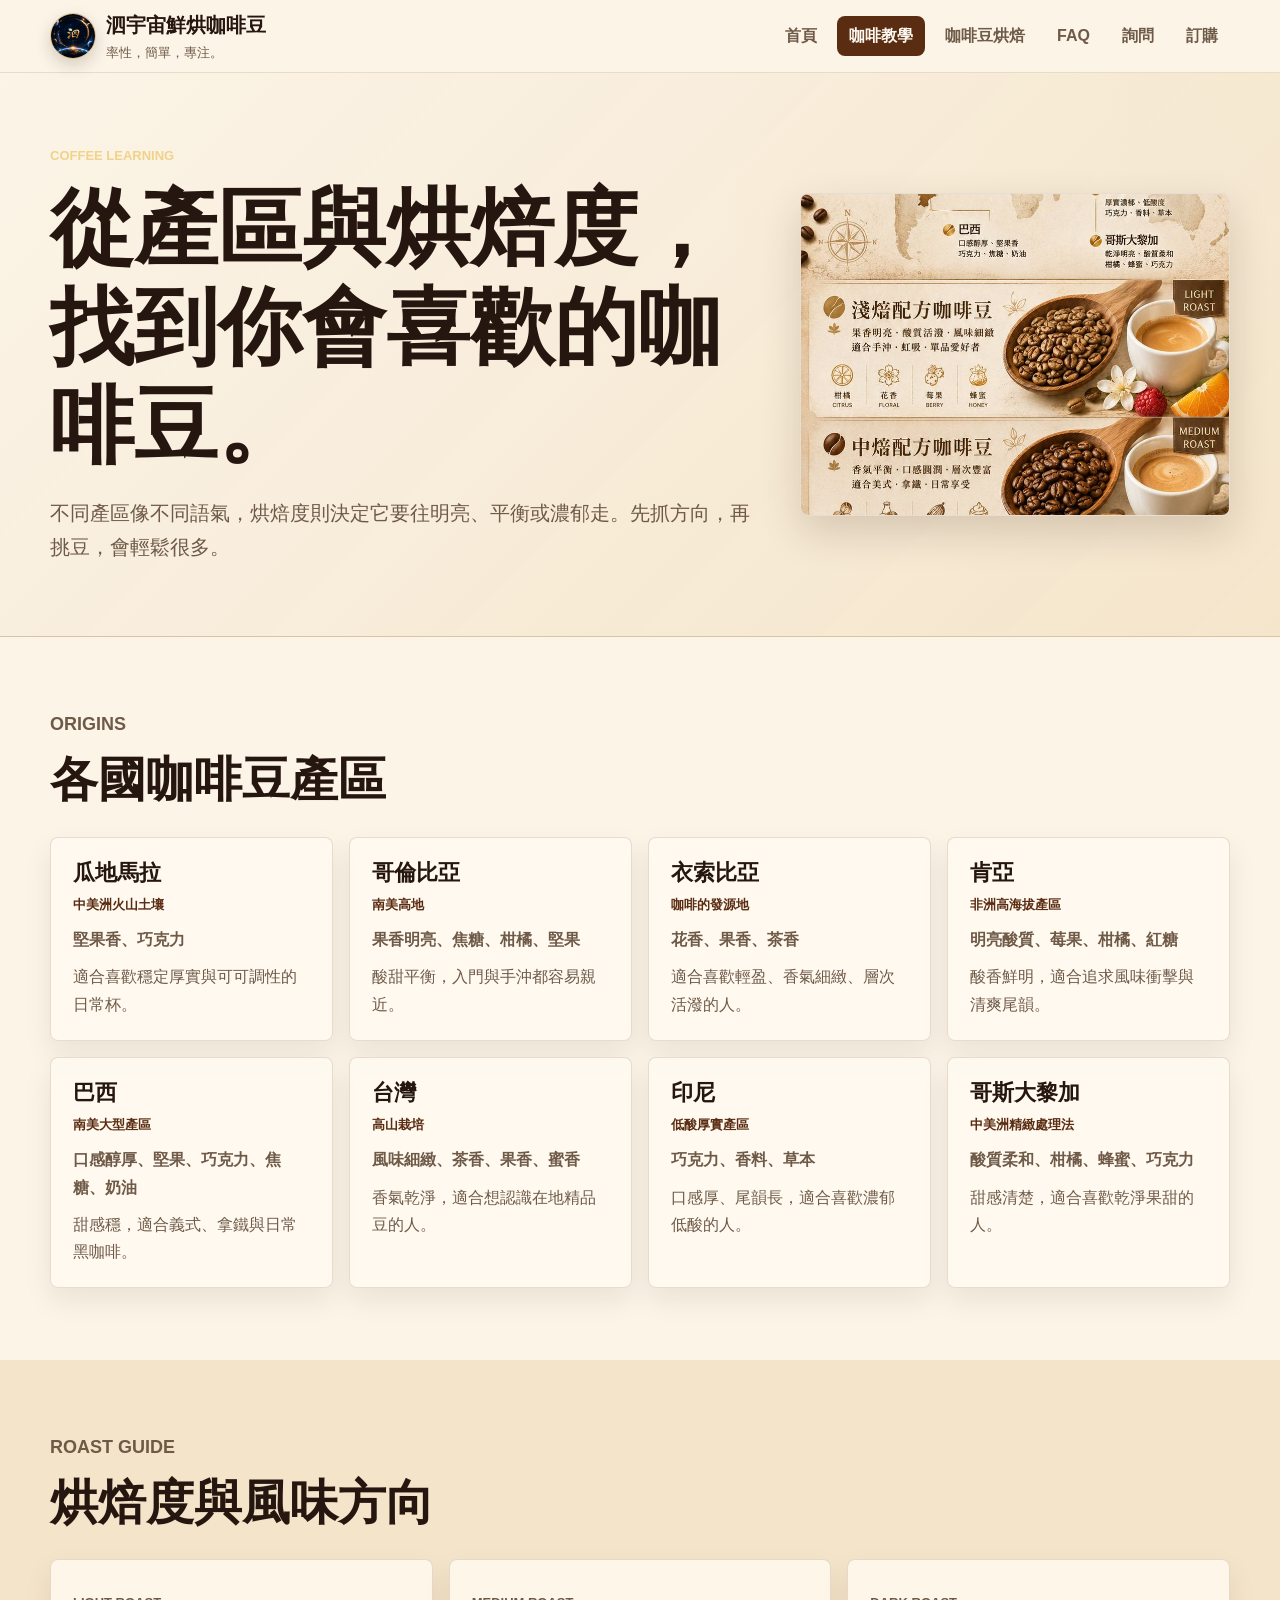
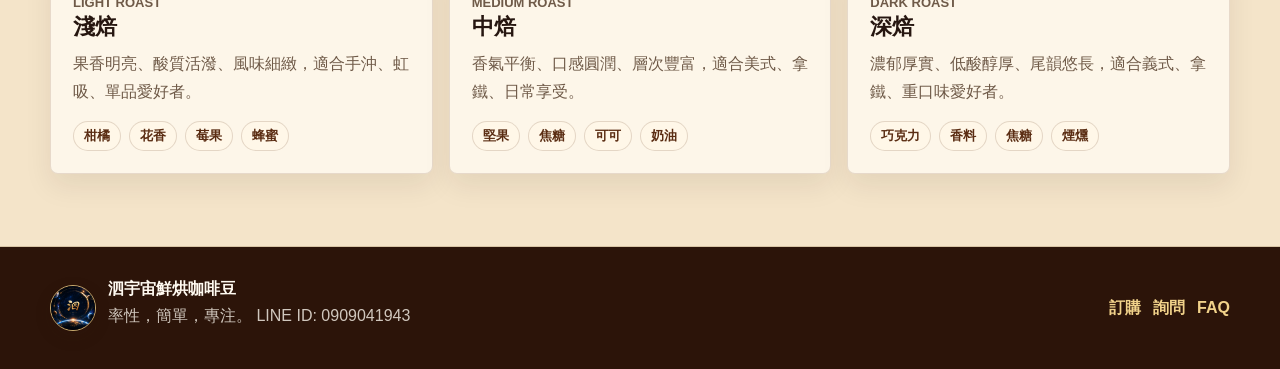
==== coffee.html @ 51070305 "Add files via upload" ====
<!doctype html>
<html lang="zh-Hant">
  <head>
    <meta charset="utf-8">
    <meta name="viewport" content="width=device-width, initial-scale=1">
    <title>咖啡教學 | 泗宇宙鮮烘咖啡豆</title>
    <meta name="description" content="認識咖啡豆產區、烘焙度與風味方向。">
    <meta name="keywords" content="咖啡教學, 咖啡豆產區, 淺焙, 中焙, 深焙, 咖啡風味">
    <meta name="author" content="泗宇宙鮮烘咖啡豆">
    <meta name="theme-color" content="#f4e4c9">
    <link rel="canonical" href="./coffee.html">
    <meta property="og:locale" content="zh_TW">
    <meta property="og:type" content="article">
    <meta property="og:site_name" content="泗宇宙鮮烘咖啡豆">
    <meta property="og:title" content="咖啡教學 | 泗宇宙鮮烘咖啡豆">
    <meta property="og:description" content="用產區、烘焙度與風味方向，快速找到適合自己的咖啡豆。">
    <meta property="og:url" content="./coffee.html">
    <meta property="og:image" content="assets/images/social/og-siyu-coffee.png">
    <meta name="twitter:card" content="summary_large_image">
    <meta name="twitter:title" content="咖啡教學 | 泗宇宙鮮烘咖啡豆">
    <meta name="twitter:description" content="認識咖啡豆產區、烘焙度與風味方向。">
    <meta name="twitter:image" content="assets/images/social/og-siyu-coffee.png">
    <link rel="icon" href="assets/images/logo/siyu-logo.jpg">
    <link rel="apple-touch-icon" href="assets/images/logo/siyu-logo.jpg">
    <link rel="stylesheet" href="assets/css/styles.css">
  </head>
  <body data-page="education">
    <header class="site-header" id="site-header"></header>
    <main id="app" class="site-main"></main>
    <footer class="site-footer" id="site-footer"></footer>
    <script src="https://code.jquery.com/jquery-3.7.1.min.js"></script>
    <script src="assets/js/form-config.js"></script>
    <script src="assets/js/app.js"></script>
  </body>
</html>
---- assets/css/styles.css ----
:root {
  --ink: #261610;
  --muted: #6f5a48;
  --paper: #fbf4e7;
  --paper-strong: #f4e4c9;
  --coffee: #5a2c12;
  --coffee-dark: #2c1409;
  --gold: #d7a64f;
  --gold-soft: #f1d28a;
  --space: #07101f;
  --space-2: #102746;
  --leaf: #4f6f3a;
  --line: #d8c4a4;
  --white: #fffaf1;
  --danger: #9b2e1f;
  --success: #476d3b;
  --shadow: 0 16px 40px rgba(44, 20, 9, 0.16);
  --radius: 8px;
}

* {
  box-sizing: border-box;
}

html {
  scroll-behavior: smooth;
}

body {
  margin: 0;
  color: var(--ink);
  background: var(--paper);
  font-family: "Noto Sans TC", "Microsoft JhengHei", Arial, sans-serif;
  line-height: 1.7;
}

img {
  display: block;
  max-width: 100%;
}

a {
  color: inherit;
  text-decoration: none;
}

.site-header {
  position: sticky;
  top: 0;
  z-index: 30;
  border-bottom: 1px solid rgba(216, 196, 164, 0.5);
  background: rgba(251, 244, 231, 0.94);
  backdrop-filter: blur(12px);
}

.nav-wrap {
  display: flex;
  align-items: center;
  justify-content: space-between;
  width: min(1180px, calc(100% - 32px));
  min-height: 72px;
  margin: 0 auto;
  gap: 24px;
}

.brand-link {
  display: inline-grid;
  grid-template-columns: 46px minmax(0, 1fr);
  align-items: center;
  gap: 10px;
  min-width: 220px;
}

.brand-logo,
.footer-logo {
  width: 46px;
  height: 46px;
  border: 1px solid rgba(215, 166, 79, 0.65);
  border-radius: 50%;
  object-fit: cover;
  box-shadow: 0 6px 16px rgba(44, 20, 9, 0.18);
}

.brand-copy {
  display: grid;
  gap: 0;
  min-width: 0;
}

.brand-copy strong {
  font-size: 20px;
  letter-spacing: 0;
}

.brand-copy span {
  color: var(--muted);
  font-size: 13px;
}

.nav-toggle {
  display: none;
  width: 44px;
  height: 44px;
  border: 1px solid var(--line);
  border-radius: var(--radius);
  background: var(--white);
  color: var(--coffee);
  font-size: 24px;
  cursor: pointer;
}

.nav-list {
  display: flex;
  align-items: center;
  justify-content: flex-end;
  margin: 0;
  padding: 0;
  gap: 8px;
  list-style: none;
}

.nav-list a {
  display: inline-flex;
  align-items: center;
  min-height: 40px;
  padding: 0 12px;
  border-radius: var(--radius);
  color: var(--muted);
  font-weight: 700;
  white-space: nowrap;
}

.nav-list a:hover,
.nav-list a.is-active {
  background: var(--coffee);
  color: var(--white);
}

.site-main {
  min-height: calc(100vh - 220px);
}

.section {
  padding: 72px 0;
}

.section.alt {
  background: var(--paper-strong);
}

.container {
  width: min(1180px, calc(100% - 32px));
  margin: 0 auto;
}

.hero {
  position: relative;
  overflow: hidden;
  background: var(--space);
  color: var(--white);
}

.hero::before {
  content: "";
  position: absolute;
  inset: 0;
  background:
    linear-gradient(90deg, rgba(7, 16, 31, 0.92), rgba(7, 16, 31, 0.62), rgba(7, 16, 31, 0.2)),
    var(--hero-image);
  background-position: center;
  background-size: cover;
  transform: scale(1.02);
}

.hero .container {
  position: relative;
  display: grid;
  align-items: center;
  min-height: 620px;
  padding: 84px 0 64px;
}

.hero-content {
  max-width: 720px;
}

.kicker {
  margin: 0 0 12px;
  color: var(--gold-soft);
  font-size: 13px;
  font-weight: 800;
  letter-spacing: 0;
  text-transform: uppercase;
}

h1,
h2,
h3 {
  margin: 0;
  line-height: 1.18;
}

h1 {
  max-width: 760px;
  font-size: clamp(40px, 7vw, 84px);
}

h2 {
  font-size: clamp(28px, 4vw, 48px);
}

h3 {
  font-size: 22px;
}

.lead {
  max-width: 720px;
  margin: 20px 0 0;
  color: rgba(255, 250, 241, 0.86);
  font-size: 20px;
}

.page-hero {
  background:
    linear-gradient(135deg, rgba(251, 244, 231, 0.96), rgba(244, 228, 201, 0.92)),
    radial-gradient(circle at top right, rgba(215, 166, 79, 0.22), transparent 42%);
  border-bottom: 1px solid var(--line);
}

.page-hero .container {
  display: grid;
  grid-template-columns: minmax(0, 1fr) minmax(280px, 430px);
  align-items: center;
  padding: 72px 0;
  gap: 44px;
}

.simple-hero .container {
  grid-template-columns: 1fr;
}

.page-hero .lead {
  color: var(--muted);
}

.page-hero-image {
  aspect-ratio: 4 / 3;
  overflow: hidden;
  border: 1px solid rgba(90, 44, 18, 0.14);
  border-radius: var(--radius);
  box-shadow: var(--shadow);
  background: var(--white);
}

.page-hero-image img {
  width: 100%;
  height: 100%;
  object-fit: cover;
}

.actions {
  display: flex;
  flex-wrap: wrap;
  margin-top: 32px;
  gap: 12px;
}

.button {
  display: inline-flex;
  align-items: center;
  justify-content: center;
  min-height: 48px;
  padding: 0 18px;
  border: 1px solid transparent;
  border-radius: var(--radius);
  background: var(--coffee);
  color: var(--white);
  font-weight: 800;
  cursor: pointer;
}

.button:hover {
  background: var(--coffee-dark);
}

.button.secondary {
  border-color: rgba(255, 250, 241, 0.42);
  background: rgba(255, 250, 241, 0.08);
}

.button.light {
  border-color: var(--line);
  background: var(--white);
  color: var(--coffee);
}

.section-title {
  display: grid;
  max-width: 760px;
  margin-bottom: 28px;
  gap: 12px;
}

.section-title p {
  margin: 0;
  color: var(--muted);
  font-size: 18px;
}

.story-grid,
.line-grid,
.two-col {
  display: grid;
  grid-template-columns: minmax(0, 1.1fr) minmax(280px, 0.9fr);
  gap: 36px;
}

.prose {
  color: var(--muted);
  font-size: 18px;
}

.prose p {
  margin: 0 0 18px;
}

.card-grid {
  display: grid;
  grid-template-columns: repeat(3, minmax(0, 1fr));
  gap: 16px;
}

.card,
.form-panel,
.qr-panel {
  border: 1px solid rgba(90, 44, 18, 0.14);
  border-radius: var(--radius);
  background: rgba(255, 250, 241, 0.82);
  box-shadow: 0 12px 28px rgba(44, 20, 9, 0.08);
}

.card {
  padding: 22px;
}

.card p {
  margin: 10px 0 0;
  color: var(--muted);
}

.tag-row {
  display: flex;
  flex-wrap: wrap;
  margin-top: 16px;
  gap: 8px;
}

.tag {
  display: inline-flex;
  align-items: center;
  min-height: 30px;
  padding: 0 10px;
  border: 1px solid rgba(90, 44, 18, 0.16);
  border-radius: 999px;
  background: #fff7e8;
  color: var(--coffee);
  font-size: 13px;
  font-weight: 800;
}

.origin-grid {
  display: grid;
  grid-template-columns: repeat(4, minmax(0, 1fr));
  gap: 16px;
}

.origin-card h3 {
  display: flex;
  align-items: center;
  justify-content: space-between;
  gap: 12px;
}

.origin-card small {
  display: block;
  margin-top: 8px;
  color: var(--coffee);
  font-weight: 800;
}

.steps-grid {
  display: grid;
  grid-template-columns: repeat(5, minmax(0, 1fr));
  gap: 14px;
}

.step-card {
  display: grid;
  align-content: start;
}

.step-image,
.faq-image {
  overflow: hidden;
  margin: 0 0 16px;
  border: 1px solid rgba(90, 44, 18, 0.12);
  border-radius: var(--radius);
  background: var(--white);
}

.step-image {
  aspect-ratio: 4 / 3;
}

.step-image img,
.faq-image img {
  width: 100%;
  height: 100%;
  object-fit: cover;
}

.step-number {
  display: inline-flex;
  align-items: center;
  justify-content: center;
  width: 44px;
  height: 44px;
  margin-bottom: 14px;
  border-radius: 50%;
  background: var(--coffee);
  color: var(--white);
  font-weight: 900;
}

.focus {
  margin-top: 14px;
  padding-top: 12px;
  border-top: 1px solid var(--line);
  color: var(--coffee);
  font-size: 14px;
  font-weight: 800;
}

.faq-list {
  display: grid;
  gap: 12px;
}

.faq-card-grid {
  display: grid;
  grid-template-columns: repeat(2, minmax(0, 1fr));
  gap: 16px;
}

.faq-card {
  display: grid;
  grid-template-columns: 190px minmax(0, 1fr);
  gap: 18px;
  min-height: 156px;
  padding: 22px;
  border: 1px solid rgba(90, 44, 18, 0.16);
  border-radius: var(--radius);
  background:
    linear-gradient(135deg, rgba(255, 250, 241, 0.96), rgba(244, 228, 201, 0.72));
  box-shadow: 0 12px 28px rgba(44, 20, 9, 0.08);
}

.faq-image {
  align-self: stretch;
  min-height: 164px;
  margin: 0;
}

.faq-copy {
  display: grid;
  grid-template-columns: 72px minmax(0, 1fr);
  gap: 18px;
  align-items: start;
}

.faq-badge {
  display: inline-flex;
  align-items: center;
  justify-content: center;
  width: 64px;
  height: 64px;
  border-radius: 50%;
  background: var(--coffee);
  color: var(--white);
  font-size: 20px;
  font-weight: 900;
}

.faq-card h3 {
  font-size: 21px;
}

.faq-card p {
  margin: 10px 0 0;
  color: var(--muted);
}

.faq-item {
  border: 1px solid rgba(90, 44, 18, 0.16);
  border-radius: var(--radius);
  background: var(--white);
}

.faq-question {
  width: 100%;
  min-height: 58px;
  padding: 14px 18px;
  border: 0;
  background: transparent;
  color: var(--ink);
  font: inherit;
  font-weight: 900;
  text-align: left;
  cursor: pointer;
}

.faq-answer {
  display: none;
  padding: 0 18px 18px;
  color: var(--muted);
}

.faq-item.is-open .faq-answer {
  display: block;
}

.qr-panel {
  display: grid;
  align-content: start;
  padding: 18px;
  gap: 14px;
}

.qr-link {
  display: grid;
  gap: 14px;
  text-align: center;
}

.qr-link img {
  width: min(100%, 320px);
  margin: 0 auto;
  border-radius: var(--radius);
}

.qr-link span {
  color: var(--muted);
  font-weight: 900;
}

.qr-link:hover span {
  color: var(--coffee);
}

.qr-panel p {
  margin: 0;
  color: var(--muted);
  text-align: center;
}

.line-id {
  display: inline-flex;
  align-items: center;
  justify-content: center;
  padding: 8px 12px;
  border-radius: var(--radius);
  background: var(--leaf);
  color: var(--white);
  font-weight: 900;
}

.qr-button {
  width: min(100%, 320px);
  margin: 0 auto;
}

.menu-grid {
  display: grid;
  grid-template-columns: repeat(4, minmax(0, 1fr));
  gap: 16px;
}

.bean-meta {
  margin-top: 12px;
  color: var(--coffee);
  font-weight: 900;
}

.note-list {
  display: grid;
  margin: 0;
  padding: 0;
  gap: 10px;
  list-style: none;
}

.note-list li {
  padding: 14px 16px;
  border-left: 4px solid var(--gold);
  border-radius: var(--radius);
  background: var(--white);
  color: var(--muted);
}

.form-panel {
  padding: 24px;
}

.form-grid {
  display: grid;
  grid-template-columns: repeat(2, minmax(0, 1fr));
  gap: 16px;
}

.field.full {
  grid-column: 1 / -1;
}

label {
  display: grid;
  gap: 6px;
  color: var(--coffee);
  font-weight: 900;
}

input,
select,
textarea {
  width: 100%;
  min-height: 46px;
  padding: 10px 12px;
  border: 1px solid var(--line);
  border-radius: var(--radius);
  background: var(--white);
  color: var(--ink);
  font: inherit;
}

textarea {
  min-height: 132px;
  resize: vertical;
}

.form-status {
  min-height: 28px;
  margin-top: 14px;
  color: var(--muted);
  font-weight: 800;
}

.form-status.success {
  color: var(--success);
}

.form-status.error {
  color: var(--danger);
}

.site-footer {
  border-top: 1px solid var(--line);
  background: var(--coffee-dark);
  color: var(--white);
}

.footer-wrap {
  display: grid;
  grid-template-columns: minmax(0, 1fr) auto;
  align-items: center;
  width: min(1180px, calc(100% - 32px));
  margin: 0 auto;
  padding: 28px 0;
  gap: 20px;
}

.footer-wrap p {
  margin: 0;
  color: rgba(255, 250, 241, 0.78);
}

.footer-wrap > div:first-child {
  display: grid;
  grid-template-columns: 46px minmax(0, 1fr);
  align-items: center;
  gap: 12px;
}

.footer-logo {
  grid-row: span 2;
  border-color: rgba(241, 210, 138, 0.8);
}

.mini-links {
  display: flex;
  flex-wrap: wrap;
  gap: 12px;
}

.mini-links a {
  color: var(--gold-soft);
  font-weight: 800;
}

.thanks-panel {
  display: grid;
  min-height: 58vh;
  place-items: center;
  text-align: center;
}

.thanks-panel .card {
  max-width: 620px;
}

.thanks-panel h1 {
  font-size: clamp(30px, 5vw, 48px);
}

@media (max-width: 980px) {
  .page-hero .container,
  .story-grid,
  .line-grid,
  .two-col {
    grid-template-columns: 1fr;
  }

  .origin-grid,
  .menu-grid {
    grid-template-columns: repeat(2, minmax(0, 1fr));
  }

  .steps-grid {
    grid-template-columns: repeat(2, minmax(0, 1fr));
  }

  .card-grid {
    grid-template-columns: 1fr;
  }

  .faq-card-grid {
    grid-template-columns: 1fr;
  }
}

@media (max-width: 760px) {
  .nav-wrap {
    min-height: 64px;
  }

  .brand-link {
    grid-template-columns: 40px minmax(0, 1fr);
    min-width: 0;
  }

  .brand-logo {
    width: 40px;
    height: 40px;
  }

  .brand-copy strong {
    font-size: 17px;
  }

  .brand-copy span {
    font-size: 12px;
  }

  .nav-toggle {
    display: inline-flex;
    align-items: center;
    justify-content: center;
  }

  .nav-list {
    position: absolute;
    top: 64px;
    right: 16px;
    left: 16px;
    display: none;
    padding: 10px;
    border: 1px solid var(--line);
    border-radius: var(--radius);
    background: var(--white);
    box-shadow: var(--shadow);
  }

  .nav-list.is-open {
    display: grid;
  }

  .nav-list a {
    justify-content: center;
  }

  .hero .container {
    min-height: 560px;
  }

  .lead {
    font-size: 18px;
  }

  .section {
    padding: 52px 0;
  }

  .origin-grid,
  .menu-grid,
  .steps-grid,
  .form-grid {
    grid-template-columns: 1fr;
  }

  .faq-card {
    grid-template-columns: 1fr;
  }

  .faq-copy {
    grid-template-columns: 1fr;
  }

  .footer-wrap {
    grid-template-columns: 1fr;
  }
}
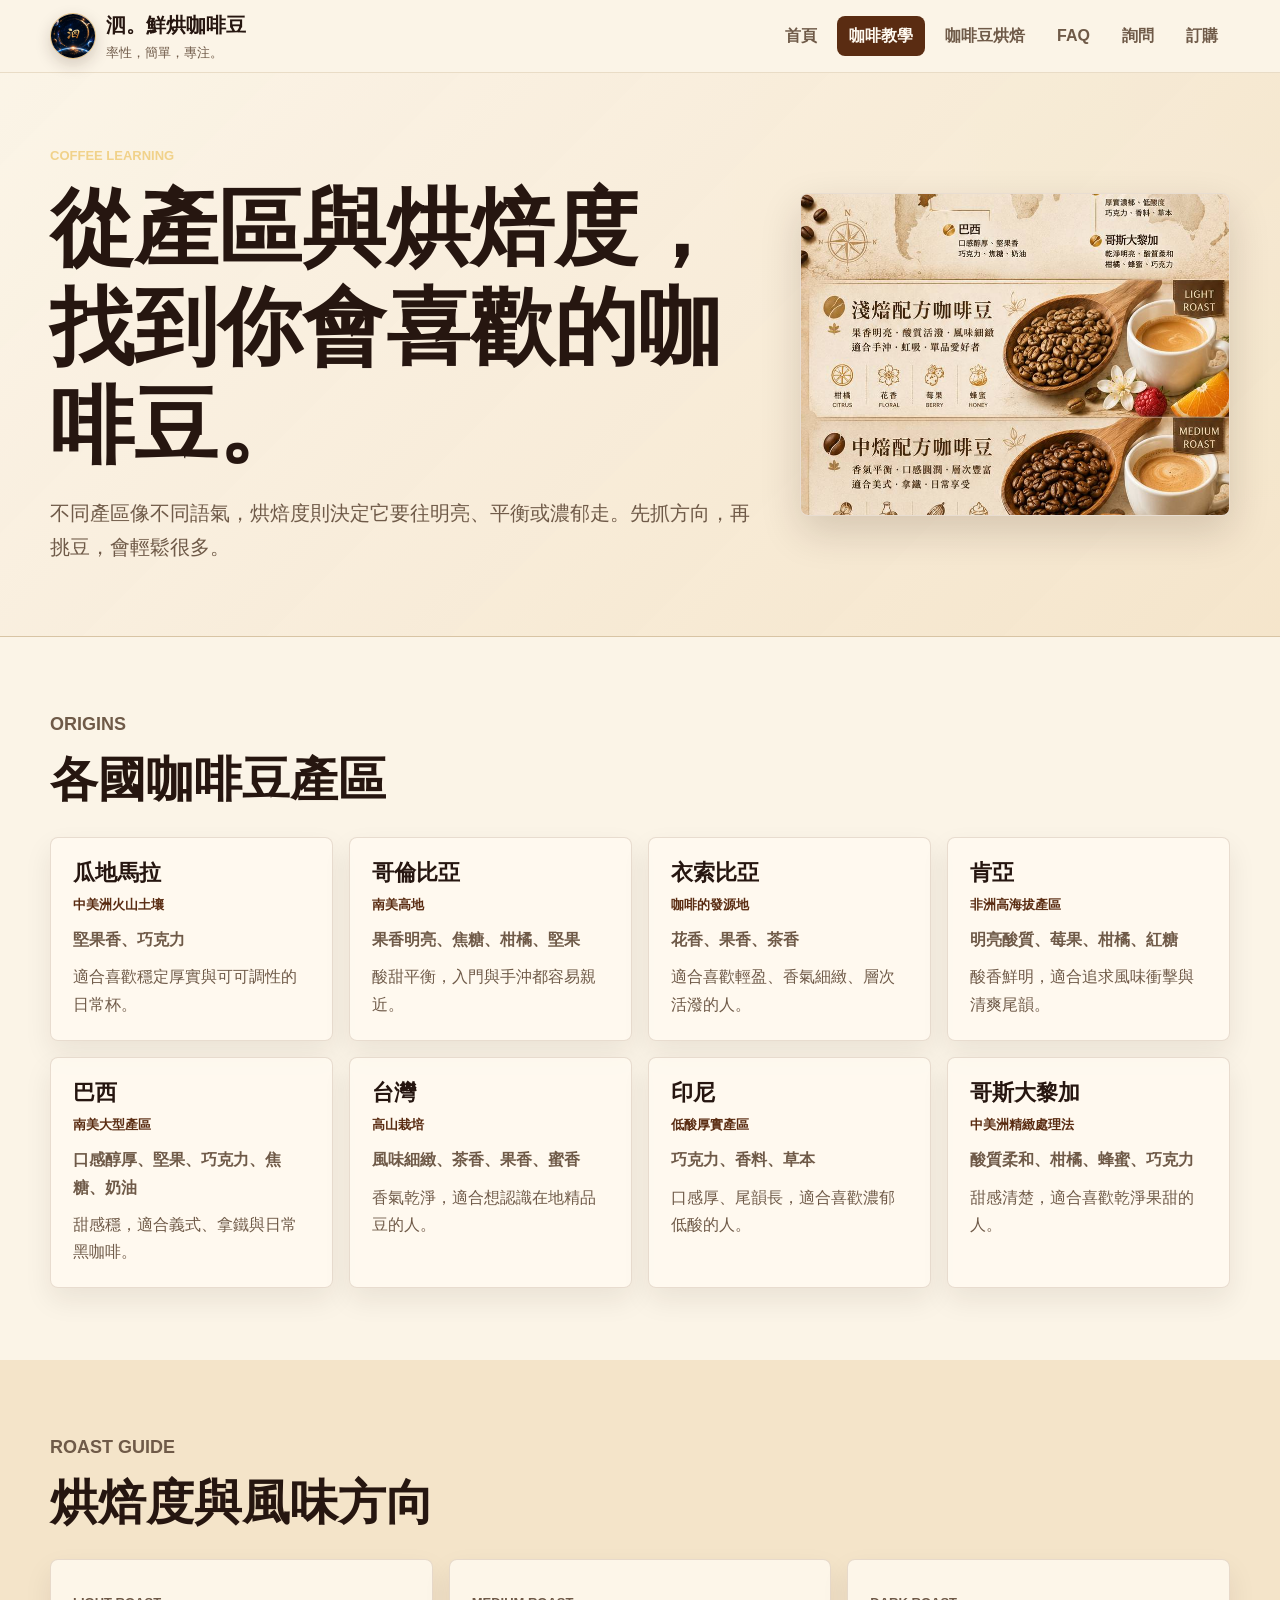
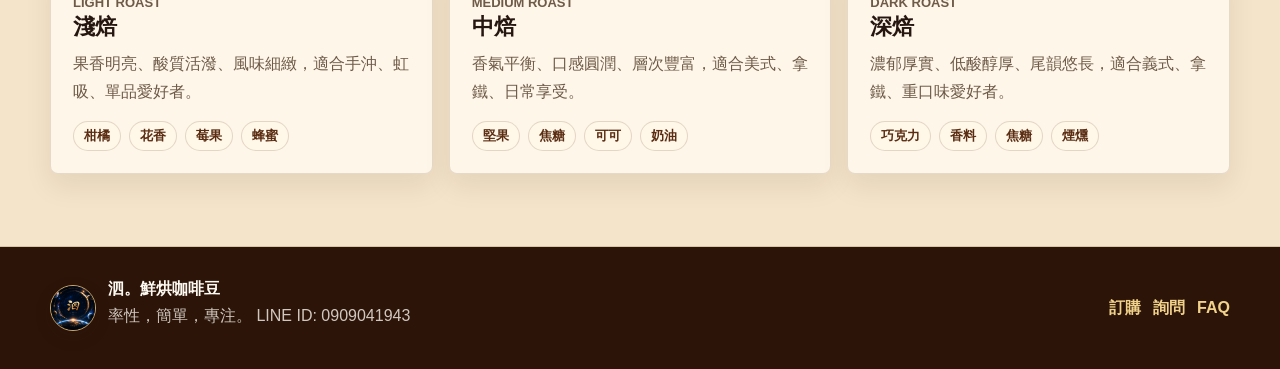
==== commit 95d1ecca: "Add files via upload" ====
--- a/coffee.html
+++ b/coffee.html
@@ -1,35 +1,35 @@
-<!doctype html>
-<html lang="zh-Hant">
-  <head>
-    <meta charset="utf-8">
-    <meta name="viewport" content="width=device-width, initial-scale=1">
-    <title>咖啡教學 | 泗宇宙鮮烘咖啡豆</title>
-    <meta name="description" content="認識咖啡豆產區、烘焙度與風味方向。">
-    <meta name="keywords" content="咖啡教學, 咖啡豆產區, 淺焙, 中焙, 深焙, 咖啡風味">
-    <meta name="author" content="泗宇宙鮮烘咖啡豆">
-    <meta name="theme-color" content="#f4e4c9">
-    <link rel="canonical" href="./coffee.html">
-    <meta property="og:locale" content="zh_TW">
-    <meta property="og:type" content="article">
-    <meta property="og:site_name" content="泗宇宙鮮烘咖啡豆">
-    <meta property="og:title" content="咖啡教學 | 泗宇宙鮮烘咖啡豆">
-    <meta property="og:description" content="用產區、烘焙度與風味方向，快速找到適合自己的咖啡豆。">
-    <meta property="og:url" content="./coffee.html">
-    <meta property="og:image" content="assets/images/social/og-siyu-coffee.png">
-    <meta name="twitter:card" content="summary_large_image">
-    <meta name="twitter:title" content="咖啡教學 | 泗宇宙鮮烘咖啡豆">
-    <meta name="twitter:description" content="認識咖啡豆產區、烘焙度與風味方向。">
-    <meta name="twitter:image" content="assets/images/social/og-siyu-coffee.png">
-    <link rel="icon" href="assets/images/logo/siyu-logo.jpg">
-    <link rel="apple-touch-icon" href="assets/images/logo/siyu-logo.jpg">
-    <link rel="stylesheet" href="assets/css/styles.css">
-  </head>
-  <body data-page="education">
-    <header class="site-header" id="site-header"></header>
-    <main id="app" class="site-main"></main>
-    <footer class="site-footer" id="site-footer"></footer>
-    <script src="https://code.jquery.com/jquery-3.7.1.min.js"></script>
-    <script src="assets/js/form-config.js"></script>
-    <script src="assets/js/app.js"></script>
-  </body>
-</html>
+<!doctype html>
+<html lang="zh-Hant">
+  <head>
+    <meta charset="utf-8">
+    <meta name="viewport" content="width=device-width, initial-scale=1">
+    <title>咖啡教學 | 泗。鮮烘咖啡豆</title>
+    <meta name="description" content="認識咖啡豆產區、烘焙度與風味方向。">
+    <meta name="keywords" content="咖啡教學, 咖啡豆產區, 淺焙, 中焙, 深焙, 咖啡風味">
+    <meta name="author" content="泗。鮮烘咖啡豆">
+    <meta name="theme-color" content="#f4e4c9">
+    <link rel="canonical" href="./coffee.html">
+    <meta property="og:locale" content="zh_TW">
+    <meta property="og:type" content="article">
+    <meta property="og:site_name" content="泗。鮮烘咖啡豆">
+    <meta property="og:title" content="咖啡教學 | 泗。鮮烘咖啡豆">
+    <meta property="og:description" content="用產區、烘焙度與風味方向，快速找到適合自己的咖啡豆。">
+    <meta property="og:url" content="./coffee.html">
+    <meta property="og:image" content="assets/images/social/og-siyu-coffee.png">
+    <meta name="twitter:card" content="summary_large_image">
+    <meta name="twitter:title" content="咖啡教學 | 泗。鮮烘咖啡豆">
+    <meta name="twitter:description" content="認識咖啡豆產區、烘焙度與風味方向。">
+    <meta name="twitter:image" content="assets/images/social/og-siyu-coffee.png">
+    <link rel="icon" href="assets/images/logo/siyu-logo.jpg">
+    <link rel="apple-touch-icon" href="assets/images/logo/siyu-logo.jpg">
+    <link rel="stylesheet" href="assets/css/styles.css">
+  </head>
+  <body data-page="education">
+    <header class="site-header" id="site-header"></header>
+    <main id="app" class="site-main"></main>
+    <footer class="site-footer" id="site-footer"></footer>
+    <script src="https://code.jquery.com/jquery-3.7.1.min.js"></script>
+    <script src="assets/js/form-config.js"></script>
+    <script src="assets/js/app.js"></script>
+  </body>
+</html>
--- a/assets/css/styles.css
+++ b/assets/css/styles.css
@@ -184,6 +184,19 @@
   max-width: 720px;
 }
 
+.hero-content h1,
+.hero-content .lead {
+  font-family: "Segoe Print", "DFKai-SB", "KaiTi", "Microsoft JhengHei", cursive;
+}
+
+.hero-content h1 {
+  font-weight: 700;
+}
+
+.hero-content .lead {
+  font-weight: 600;
+}
+
 .kicker {
   margin: 0 0 12px;
   color: var(--gold-soft);
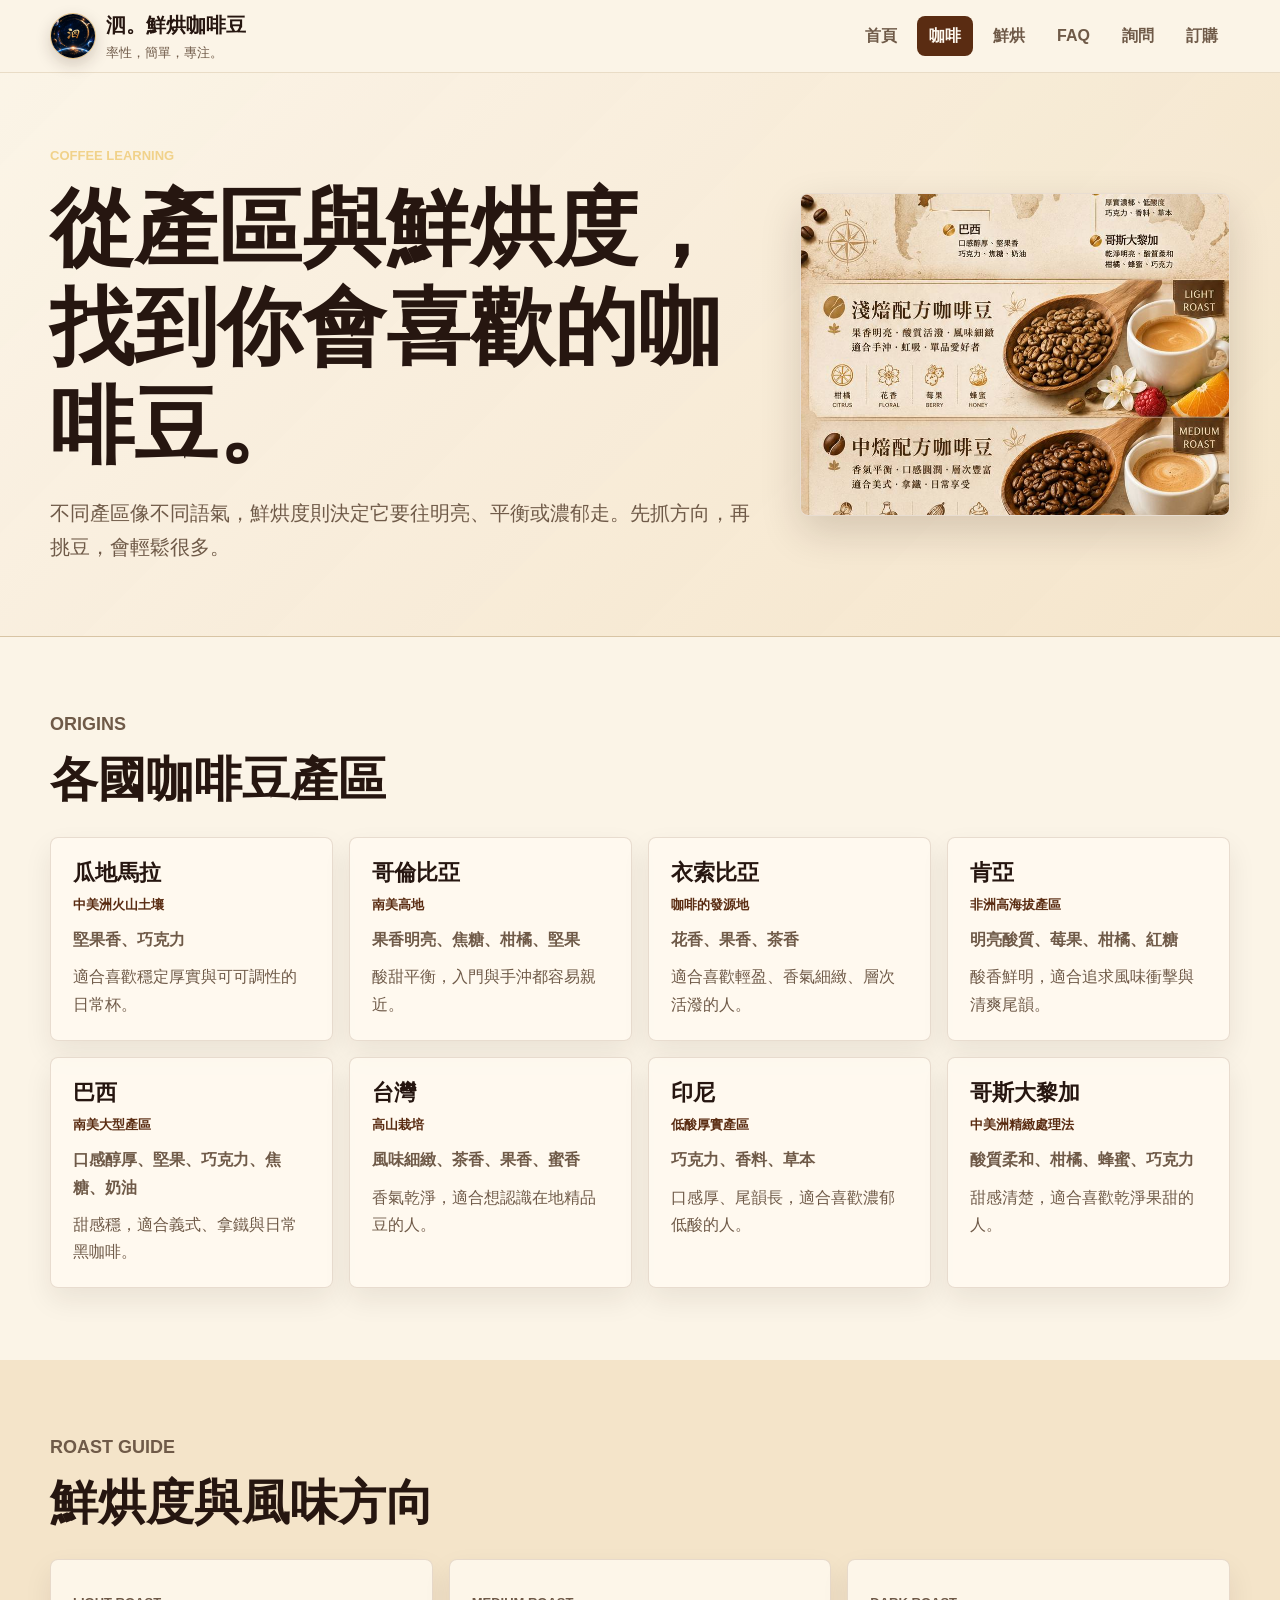
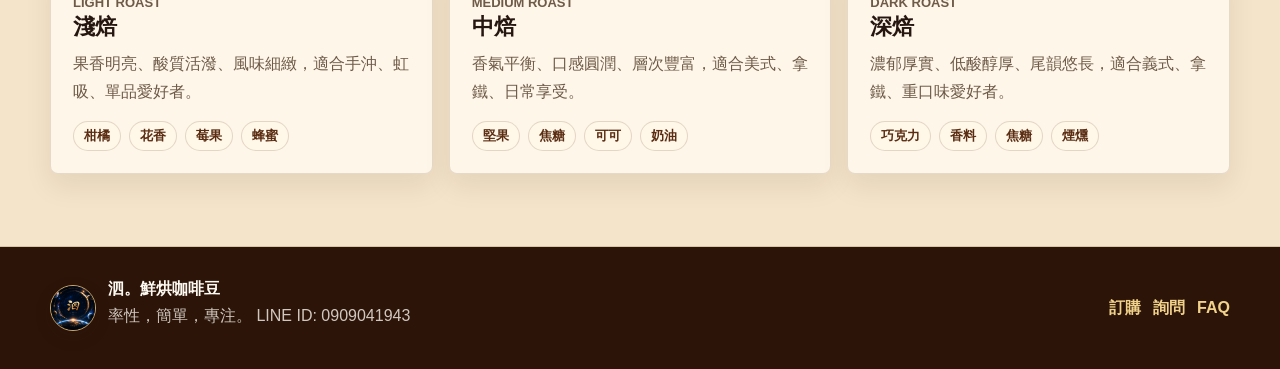
==== commit a636bc5e: "Add files via upload" ====
--- a/coffee.html
+++ b/coffee.html
@@ -3,22 +3,22 @@
   <head>
     <meta charset="utf-8">
     <meta name="viewport" content="width=device-width, initial-scale=1">
-    <title>咖啡教學 | 泗。鮮烘咖啡豆</title>
-    <meta name="description" content="認識咖啡豆產區、烘焙度與風味方向。">
-    <meta name="keywords" content="咖啡教學, 咖啡豆產區, 淺焙, 中焙, 深焙, 咖啡風味">
+    <title>咖啡 | 泗。鮮烘咖啡豆</title>
+    <meta name="description" content="認識咖啡豆產區、鮮烘度與風味方向。">
+    <meta name="keywords" content="咖啡, 咖啡豆產區, 淺焙, 中焙, 深焙, 咖啡風味">
     <meta name="author" content="泗。鮮烘咖啡豆">
     <meta name="theme-color" content="#f4e4c9">
     <link rel="canonical" href="./coffee.html">
     <meta property="og:locale" content="zh_TW">
     <meta property="og:type" content="article">
     <meta property="og:site_name" content="泗。鮮烘咖啡豆">
-    <meta property="og:title" content="咖啡教學 | 泗。鮮烘咖啡豆">
-    <meta property="og:description" content="用產區、烘焙度與風味方向，快速找到適合自己的咖啡豆。">
+    <meta property="og:title" content="咖啡 | 泗。鮮烘咖啡豆">
+    <meta property="og:description" content="用產區、鮮烘度與風味方向，快速找到適合自己的咖啡豆。">
     <meta property="og:url" content="./coffee.html">
     <meta property="og:image" content="assets/images/social/og-siyu-coffee.png">
     <meta name="twitter:card" content="summary_large_image">
-    <meta name="twitter:title" content="咖啡教學 | 泗。鮮烘咖啡豆">
-    <meta name="twitter:description" content="認識咖啡豆產區、烘焙度與風味方向。">
+    <meta name="twitter:title" content="咖啡 | 泗。鮮烘咖啡豆">
+    <meta name="twitter:description" content="認識咖啡豆產區、鮮烘度與風味方向。">
     <meta name="twitter:image" content="assets/images/social/og-siyu-coffee.png">
     <link rel="icon" href="assets/images/logo/siyu-logo.jpg">
     <link rel="apple-touch-icon" href="assets/images/logo/siyu-logo.jpg">
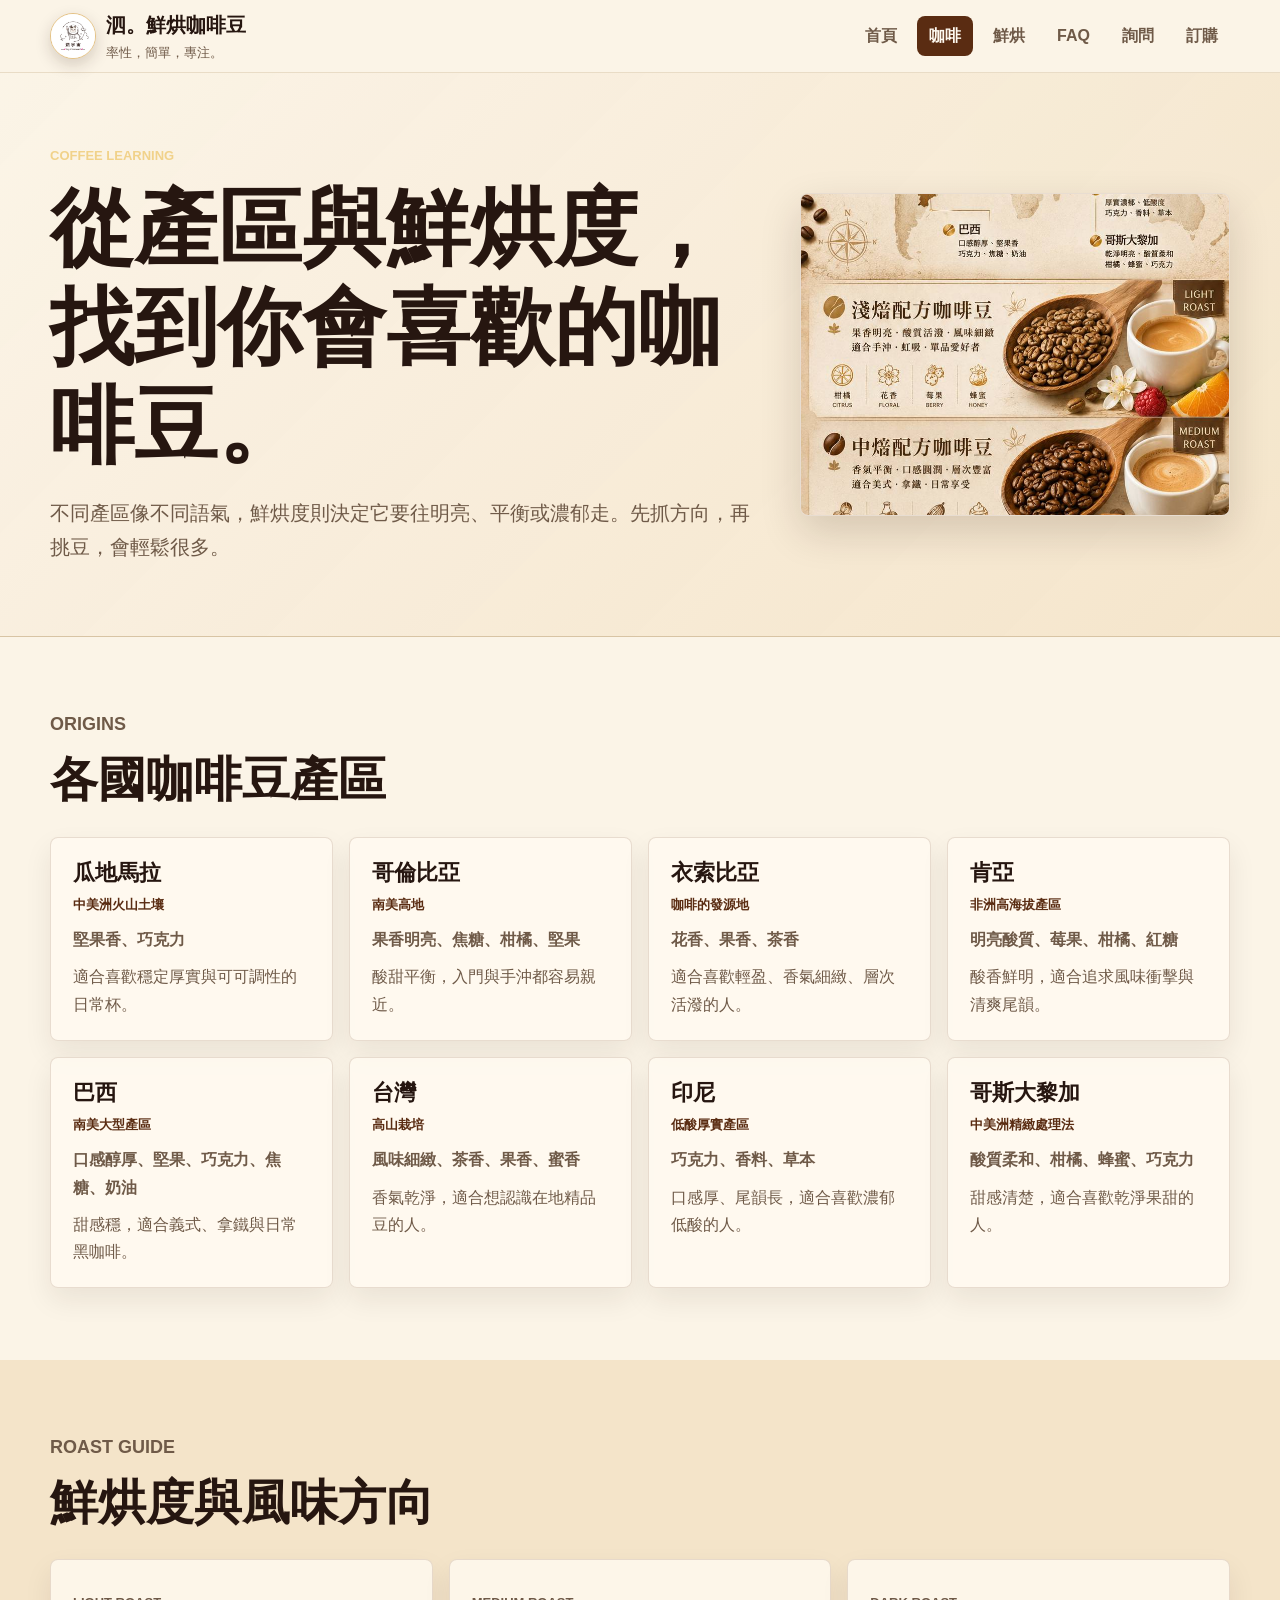
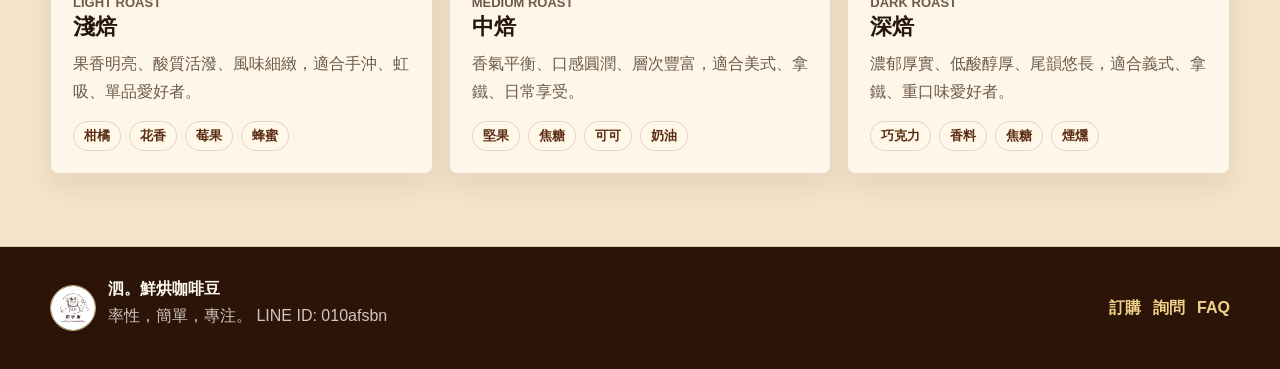
==== commit ca781620: "Add files via upload" ====
--- a/coffee.html
+++ b/coffee.html
@@ -20,8 +20,8 @@
     <meta name="twitter:title" content="咖啡 | 泗。鮮烘咖啡豆">
     <meta name="twitter:description" content="認識咖啡豆產區、鮮烘度與風味方向。">
     <meta name="twitter:image" content="assets/images/social/og-siyu-coffee.png">
-    <link rel="icon" href="assets/images/logo/siyu-logo.jpg">
-    <link rel="apple-touch-icon" href="assets/images/logo/siyu-logo.jpg">
+    <link rel="icon" href="assets/images/logo/siyu-logo-cat.png">
+    <link rel="apple-touch-icon" href="assets/images/logo/siyu-logo-cat.png">
     <link rel="stylesheet" href="assets/css/styles.css">
   </head>
   <body data-page="education">
--- a/assets/css/styles.css
+++ b/assets/css/styles.css
@@ -153,6 +153,18 @@
   margin: 0 auto;
 }
 
+.sr-only {
+  position: absolute;
+  width: 1px;
+  height: 1px;
+  padding: 0;
+  margin: -1px;
+  overflow: hidden;
+  clip: rect(0, 0, 0, 0);
+  white-space: nowrap;
+  border: 0;
+}
+
 .hero {
   position: relative;
   overflow: hidden;
@@ -170,6 +182,20 @@
   background-position: center;
   background-size: cover;
   transform: scale(1.02);
+}
+
+body[data-page="home"] .hero {
+  background: #ffffff;
+  color: var(--ink);
+}
+
+body[data-page="home"] .hero::before {
+  background: var(--hero-image) center / contain no-repeat #ffffff;
+  transform: none;
+}
+
+body[data-page="home"] .hero .container {
+  min-height: min(760px, calc(100vh - 72px));
 }
 
 .hero .container {
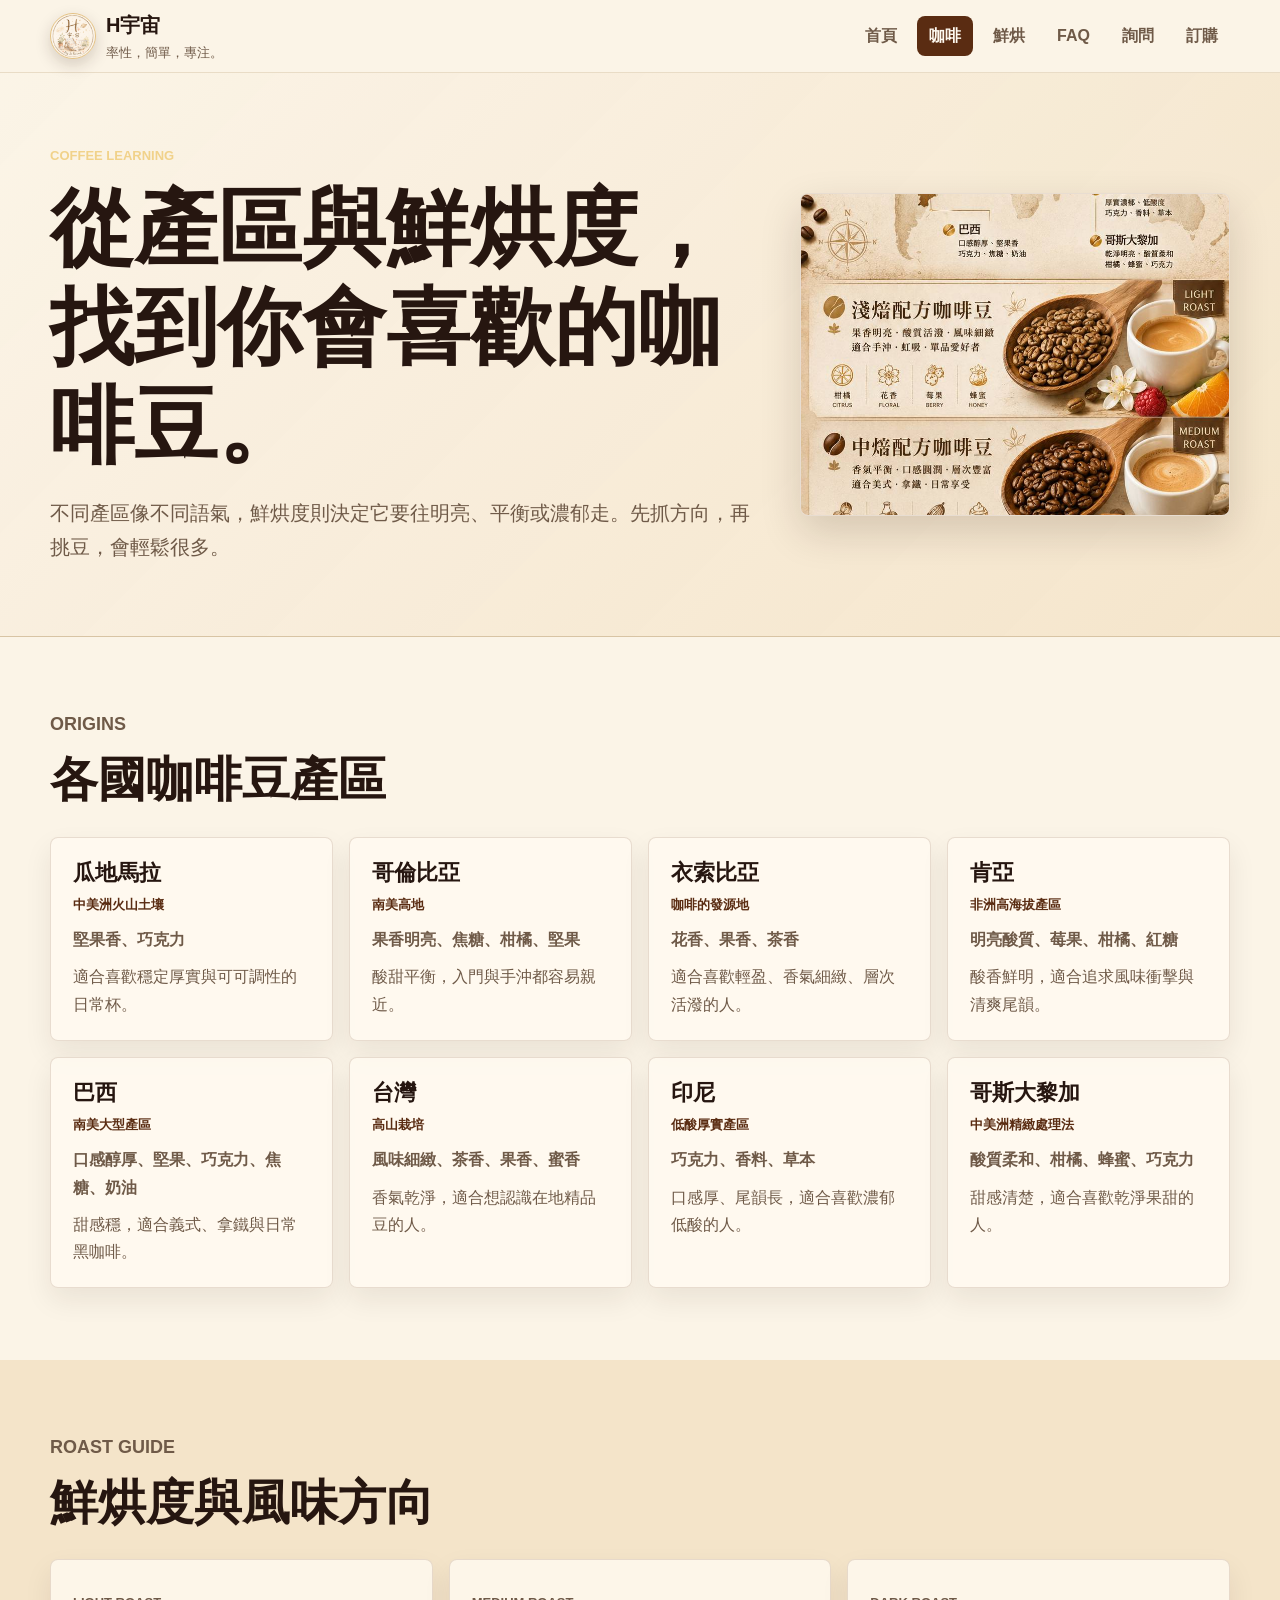
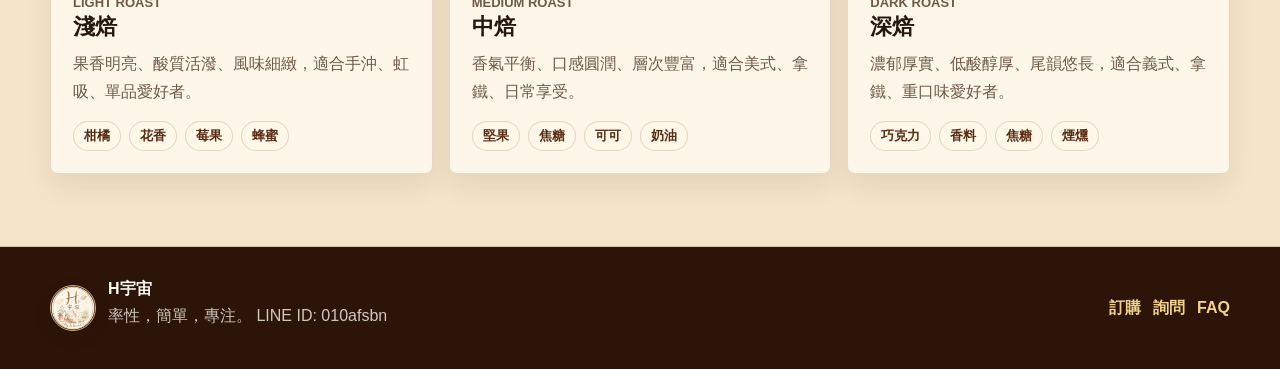
==== commit 590bc818: "Add files via upload" ====
--- a/coffee.html
+++ b/coffee.html
@@ -3,26 +3,26 @@
   <head>
     <meta charset="utf-8">
     <meta name="viewport" content="width=device-width, initial-scale=1">
-    <title>咖啡 | 泗。鮮烘咖啡豆</title>
+    <title>咖啡 | H宇宙</title>
     <meta name="description" content="認識咖啡豆產區、鮮烘度與風味方向。">
     <meta name="keywords" content="咖啡, 咖啡豆產區, 淺焙, 中焙, 深焙, 咖啡風味">
-    <meta name="author" content="泗。鮮烘咖啡豆">
+    <meta name="author" content="H宇宙">
     <meta name="theme-color" content="#f4e4c9">
-    <link rel="canonical" href="./coffee.html">
+    <link rel="canonical" href="https://go1688tw.github.io/yn/coffee.html">
     <meta property="og:locale" content="zh_TW">
     <meta property="og:type" content="article">
-    <meta property="og:site_name" content="泗。鮮烘咖啡豆">
-    <meta property="og:title" content="咖啡 | 泗。鮮烘咖啡豆">
+    <meta property="og:site_name" content="H宇宙">
+    <meta property="og:title" content="咖啡 | H宇宙">
     <meta property="og:description" content="用產區、鮮烘度與風味方向，快速找到適合自己的咖啡豆。">
-    <meta property="og:url" content="./coffee.html">
-    <meta property="og:image" content="assets/images/social/og-siyu-coffee.png">
+    <meta property="og:url" content="https://go1688tw.github.io/yn/coffee.html">
+    <meta property="og:image" content="https://go1688tw.github.io/yn/assets/images/social/og-h-universe-pay-it-forward.png">
     <meta name="twitter:card" content="summary_large_image">
-    <meta name="twitter:title" content="咖啡 | 泗。鮮烘咖啡豆">
+    <meta name="twitter:title" content="咖啡 | H宇宙">
     <meta name="twitter:description" content="認識咖啡豆產區、鮮烘度與風味方向。">
-    <meta name="twitter:image" content="assets/images/social/og-siyu-coffee.png">
-    <link rel="icon" href="assets/images/logo/siyu-logo-cat.png">
-    <link rel="apple-touch-icon" href="assets/images/logo/siyu-logo-cat.png">
-    <link rel="stylesheet" href="assets/css/styles.css">
+    <meta name="twitter:image" content="https://go1688tw.github.io/yn/assets/images/social/og-h-universe-pay-it-forward.png">
+    <link rel="icon" href="assets/images/logo/h-universe-pay-it-forward-logo-transparent.png">
+    <link rel="apple-touch-icon" href="assets/images/logo/h-universe-pay-it-forward-logo-transparent.png">
+    <link rel="stylesheet" href="assets/css/styles.css?v=20260714-logo-paper">
   </head>
   <body data-page="education">
     <header class="site-header" id="site-header"></header>
--- a/assets/css/styles.css
+++ b/assets/css/styles.css
@@ -12,6 +12,7 @@
   --leaf: #4f6f3a;
   --line: #d8c4a4;
   --white: #fffaf1;
+  --logo-paper: #fdf5ea;
   --danger: #9b2e1f;
   --success: #476d3b;
   --shadow: 0 16px 40px rgba(44, 20, 9, 0.16);
@@ -185,12 +186,12 @@
 }
 
 body[data-page="home"] .hero {
-  background: #ffffff;
+  background: var(--logo-paper);
   color: var(--ink);
 }
 
 body[data-page="home"] .hero::before {
-  background: var(--hero-image) center / contain no-repeat #ffffff;
+  background: var(--hero-image) center / contain no-repeat var(--logo-paper);
   transform: none;
 }
 
